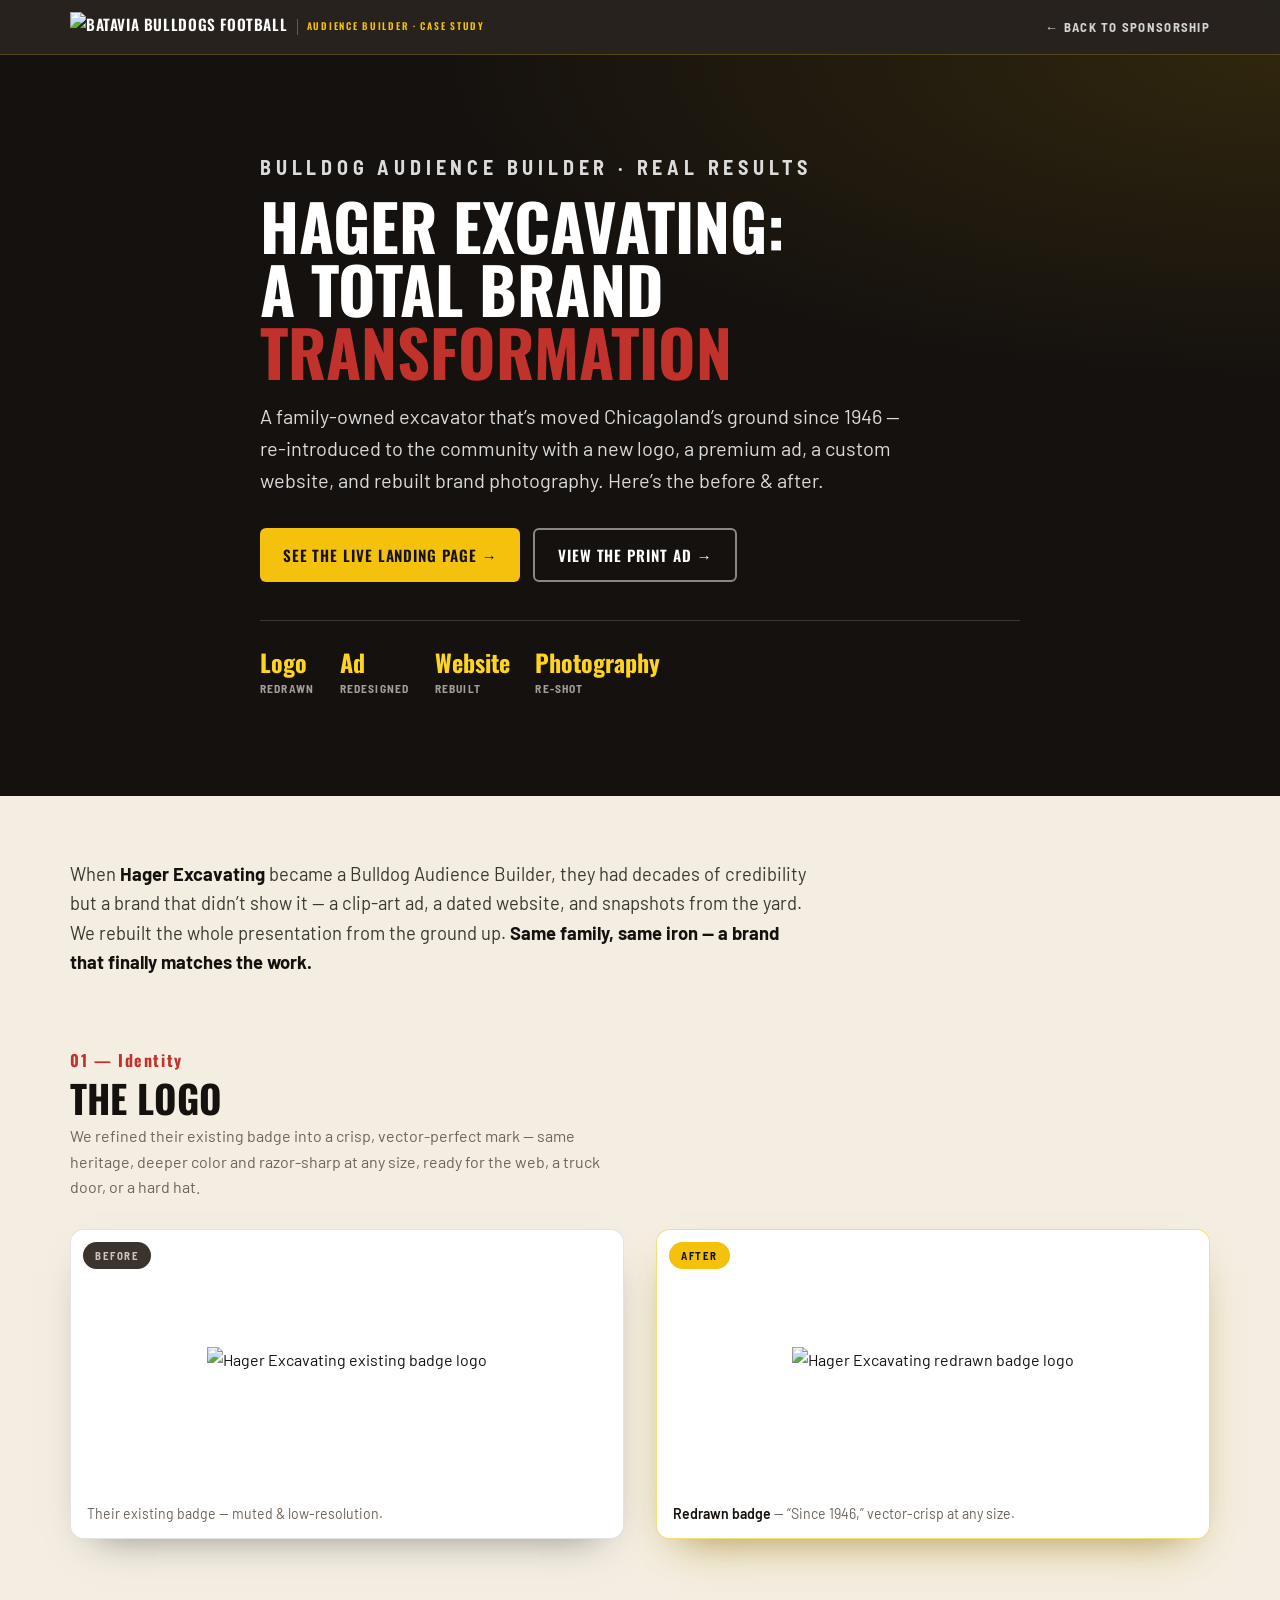
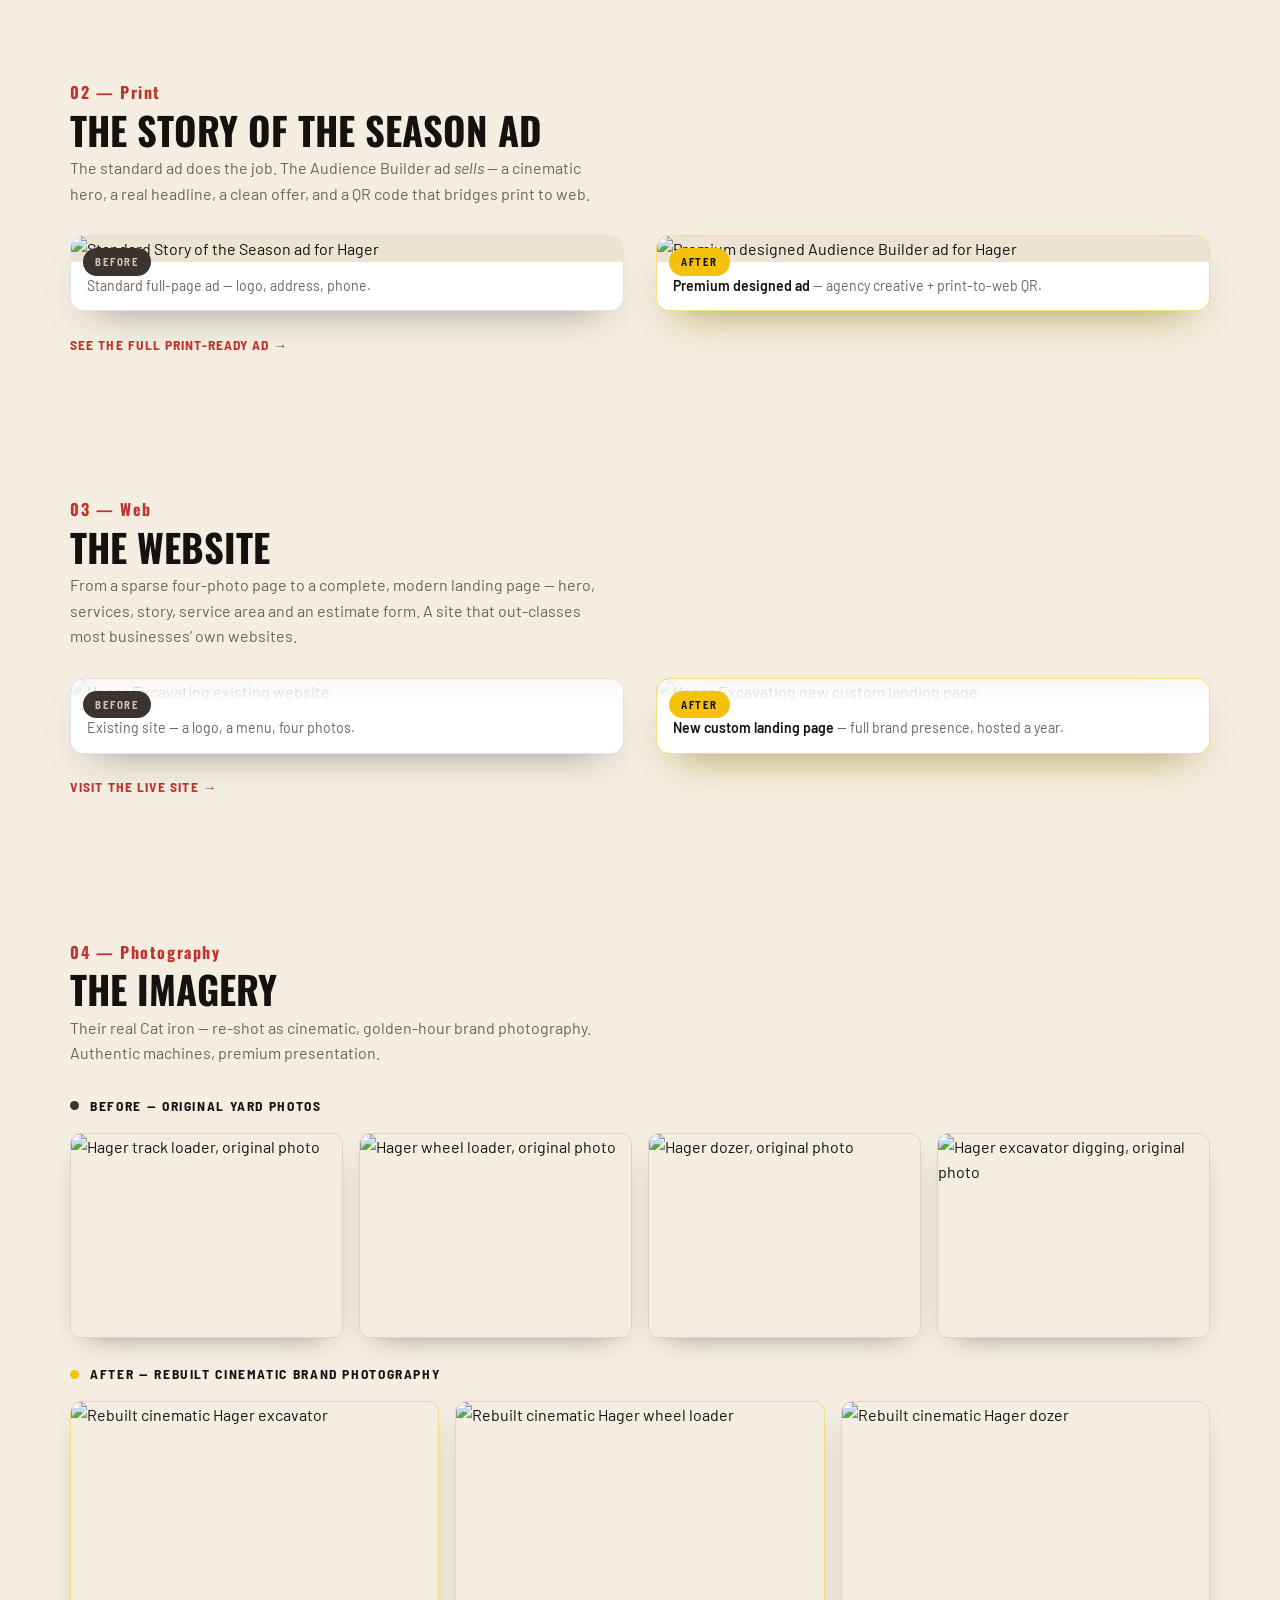
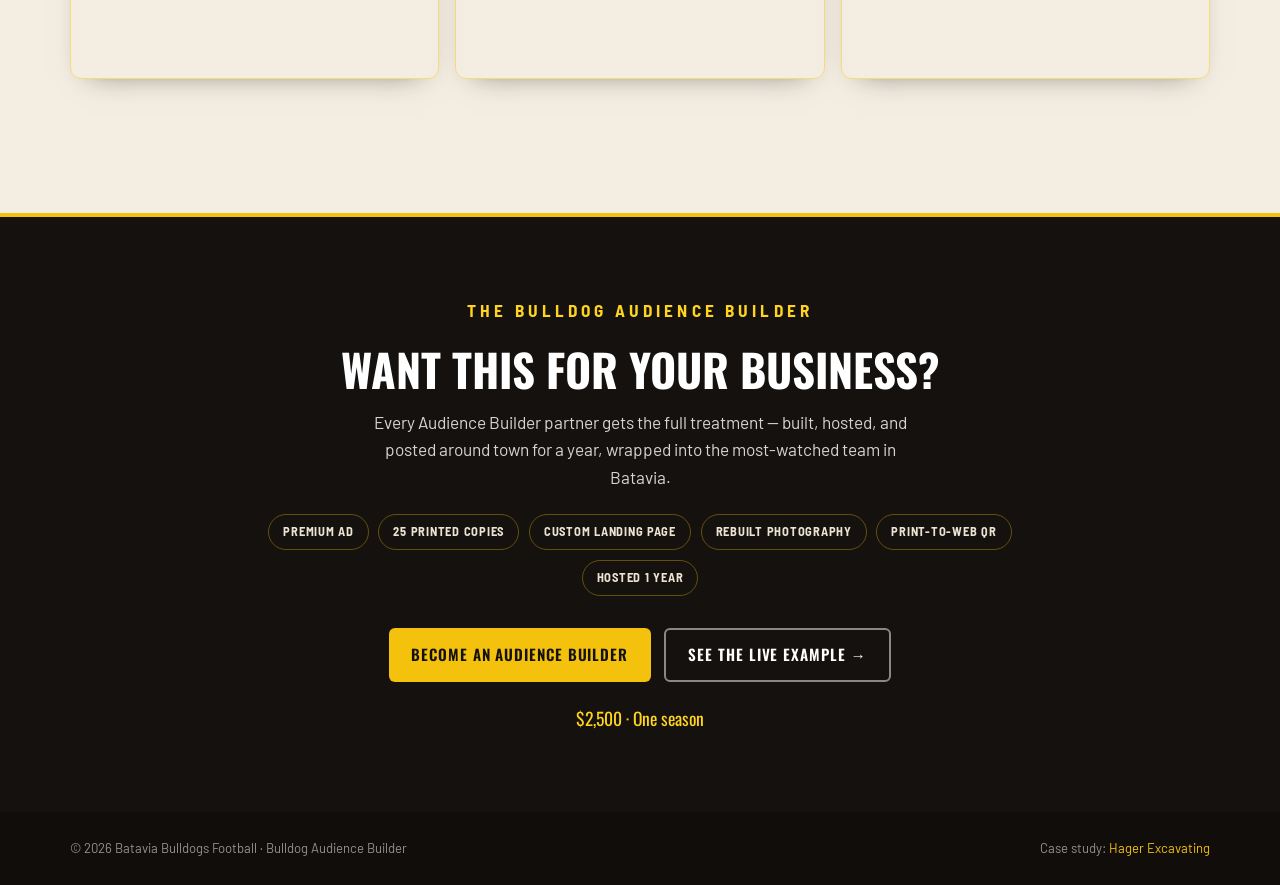
==== case-study/hager/index.html @ 5f4d2084 "Add Hager Audience Builder case study + social share image - New before/after case study page (case-" ====
<!DOCTYPE html>
<html lang="en">
<head>
<meta charset="UTF-8">
<meta name="viewport" content="width=device-width, initial-scale=1">
<title>Case Study — Hager Excavating · Bulldog Audience Builder</title>
<meta name="description" content="See the before & after: how the Bulldog Audience Builder package transformed Hager Excavating's logo, ad, website and brand photography.">
<link rel="icon" href="https://res.cloudinary.com/dsbllwpbh/image/upload/bhsfootball26/bhsfootball26/favicon-bhsfootball.svg">
<link rel="preconnect" href="https://fonts.googleapis.com">
<link rel="preconnect" href="https://fonts.gstatic.com" crossorigin>
<link href="https://fonts.googleapis.com/css2?family=Oswald:wght@400;500;600;700&family=Barlow:ital,wght@0,400;0,500;0,600;1,500&family=Barlow+Semi+Condensed:wght@600;700&display=swap" rel="stylesheet">
<style>
:root{
  --ink:#15110e; --charcoal:#211d1a; --cream:#F4EEE2; --paper:#ECE3D3; --paper-2:#E5DBC8;
  --gold:#F4C20D; --gold-bright:#FFD41F; --red:#C0322B; --red-deep:#9C2620;
  --muted:#6c645b; --line:rgba(33,29,26,.12);
}
*{box-sizing:border-box;margin:0;padding:0;}
html{scroll-behavior:smooth;}
body{font-family:'Barlow',system-ui,sans-serif;color:var(--ink);background:var(--cream);
  -webkit-font-smoothing:antialiased;line-height:1.6;overflow-x:hidden;}
img{display:block;max-width:100%;}
a{color:inherit;text-decoration:none;}
.wrap{width:min(92vw,1140px);margin-inline:auto;}
.eyebrow{font-family:'Barlow Semi Condensed',sans-serif;font-weight:700;text-transform:uppercase;
  letter-spacing:.24em;font-size:.82rem;color:var(--gold);}

.btn{display:inline-flex;align-items:center;gap:.5em;font-family:'Oswald',sans-serif;font-weight:600;
  text-transform:uppercase;letter-spacing:.06em;font-size:.95rem;padding:.85em 1.5em;border-radius:6px;
  transition:transform .18s,background .18s,box-shadow .18s;cursor:pointer;border:0;}
.btn--gold{background:var(--gold);color:var(--ink);}
.btn--gold:hover{background:var(--gold-bright);transform:translateY(-2px);}
.btn--ghost{background:transparent;color:#fff;border:2px solid rgba(255,255,255,.5);}
.btn--ghost:hover{border-color:#fff;background:rgba(255,255,255,.1);transform:translateY(-2px);}
.btn--red{background:var(--red);color:#fff;}
.btn--red:hover{background:var(--red-deep);transform:translateY(-2px);}

/* top bar */
.bar{position:sticky;top:0;z-index:40;background:rgba(21,17,14,.92);backdrop-filter:blur(8px);
  border-bottom:1px solid rgba(244,194,13,.22);}
.bar__in{display:flex;align-items:center;justify-content:space-between;gap:1rem;padding:12px 0;}
.bar__brand{display:flex;align-items:center;gap:.6rem;color:#fff;font-family:'Oswald',sans-serif;
  font-weight:600;text-transform:uppercase;letter-spacing:.04em;font-size:.95rem;}
.bar__brand img{height:30px;}
.bar__brand span{color:var(--gold);font-size:.6rem;letter-spacing:.18em;border-left:1px solid rgba(255,255,255,.25);padding-left:.55rem;}
.bar__back{color:rgba(255,255,255,.8);font-family:'Barlow Semi Condensed',sans-serif;font-weight:700;
  text-transform:uppercase;letter-spacing:.1em;font-size:.8rem;}
.bar__back:hover{color:#fff;}

/* hero */
.hero{background:var(--ink);color:#fff;padding:clamp(3.5rem,8vw,6rem) 0;position:relative;overflow:hidden;}
.hero::before{content:"";position:absolute;inset:0;background:radial-gradient(120% 80% at 100% 0%,rgba(244,194,13,.12),transparent 55%);}
.hero__in{position:relative;max-width:760px;}
.hero h1{font-family:'Oswald',sans-serif;font-weight:700;text-transform:uppercase;line-height:.98;
  font-size:clamp(2.3rem,5.6vw,4rem);margin:.7rem 0 1.1rem;}
.hero h1 .red{color:var(--red);}
.hero p{font-size:clamp(1.05rem,1.6vw,1.25rem);color:rgba(255,255,255,.85);max-width:60ch;}
.hero__cta{display:flex;flex-wrap:wrap;gap:.8rem;margin-top:2rem;}
.hero__meta{display:flex;flex-wrap:wrap;gap:1.6rem;margin-top:2.4rem;padding-top:1.8rem;border-top:1px solid rgba(255,255,255,.16);}
.hero__meta div{}
.hero__meta b{display:block;font-family:'Oswald',sans-serif;font-size:1.5rem;color:var(--gold-bright);line-height:1;}
.hero__meta span{font-family:'Barlow Semi Condensed',sans-serif;font-weight:700;text-transform:uppercase;
  letter-spacing:.1em;font-size:.72rem;color:rgba(255,255,255,.6);}

/* intro */
.intro{padding:clamp(2.5rem,5vw,4rem) 0 0;}
.intro p{font-size:1.15rem;line-height:1.6;max-width:74ch;color:#3c3731;}
.intro strong{color:var(--ink);}

/* before/after block */
.block{padding:clamp(2.6rem,6vw,4.4rem) 0;}
.block__head{margin-bottom:1.8rem;}
.block__num{font-family:'Oswald',sans-serif;font-weight:700;color:var(--red);font-size:1rem;letter-spacing:.1em;}
.block__title{font-family:'Oswald',sans-serif;font-weight:700;text-transform:uppercase;
  font-size:clamp(1.7rem,3.4vw,2.4rem);line-height:1.02;margin:.25rem 0 .4rem;}
.block__desc{color:var(--muted);max-width:60ch;}
.block__link{display:inline-block;margin-top:1.4rem;font-family:'Barlow Semi Condensed',sans-serif;
  font-weight:700;text-transform:uppercase;letter-spacing:.08em;font-size:.85rem;color:var(--red);}
.block__link:hover{color:var(--red-deep);}

.ba{display:grid;grid-template-columns:1fr 1fr;gap:clamp(1rem,3vw,2rem);align-items:start;}
@media(max-width:720px){.ba{grid-template-columns:1fr;}}
.ba__card{position:relative;background:#fff;border-radius:14px;overflow:hidden;border:1px solid var(--line);
  box-shadow:0 18px 40px -24px rgba(0,0,0,.5);}
.ba__card--after{border-color:rgba(244,194,13,.55);box-shadow:0 22px 50px -20px rgba(244,194,13,.4),0 18px 40px -24px rgba(0,0,0,.5);}
.ba__tag{position:absolute;top:12px;left:12px;z-index:2;font-family:'Barlow Semi Condensed',sans-serif;
  font-weight:700;text-transform:uppercase;letter-spacing:.14em;font-size:.68rem;padding:5px 12px;border-radius:20px;}
.ba__tag--before{background:#3a332e;color:#cdc5ba;}
.ba__tag--after{background:var(--gold);color:var(--ink);}
.ba__media{background:var(--paper);}
.ba__media img{width:100%;display:block;}
.ba--logo .ba__media{background:#fff;display:flex;align-items:center;justify-content:center;padding:30px;min-height:260px;}
.ba--logo .ba__media img{max-width:74%;width:auto;max-height:260px;}
.ba--site .ba__media{max-height:560px;overflow:hidden;position:relative;}
.ba--site .ba__media img{width:100%;object-fit:cover;object-position:top;}
.ba--site .ba__media::after{content:"";position:absolute;left:0;right:0;bottom:0;height:90px;
  background:linear-gradient(0deg,#fff,transparent);}
.ba__cap{padding:13px 16px;font-size:.88rem;color:var(--muted);background:#fff;}
.ba__cap b{color:var(--ink);font-weight:600;}

/* gallery (imagery) */
.gallery-label{font-family:'Barlow Semi Condensed',sans-serif;font-weight:700;text-transform:uppercase;
  letter-spacing:.12em;font-size:.85rem;margin:1.6rem 0 1rem;display:flex;align-items:center;gap:.7rem;}
.gallery-label .dot{width:9px;height:9px;border-radius:50%;}
.gallery-label .dot--before{background:#3a332e;}
.gallery-label .dot--after{background:var(--gold);}
.grid-4{display:grid;grid-template-columns:repeat(4,1fr);gap:1rem;}
.grid-3{display:grid;grid-template-columns:repeat(3,1fr);gap:1rem;}
@media(max-width:760px){.grid-4{grid-template-columns:repeat(2,1fr);}.grid-3{grid-template-columns:1fr;}}
.shot{border-radius:11px;overflow:hidden;border:1px solid var(--line);box-shadow:0 12px 28px -18px rgba(0,0,0,.5);}
.shot--after{border-color:rgba(244,194,13,.45);}
.shot img{width:100%;aspect-ratio:4/3;object-fit:cover;display:block;}

/* CTA */
.cta{background:var(--ink);color:#fff;border-top:4px solid var(--gold);margin-top:clamp(2.5rem,6vw,4rem);
  padding:clamp(3rem,7vw,5rem) 0;text-align:center;}
.cta h2{font-family:'Oswald',sans-serif;font-weight:700;text-transform:uppercase;
  font-size:clamp(1.9rem,4vw,2.8rem);line-height:1.02;margin-bottom:1rem;}
.cta p{color:rgba(255,255,255,.82);max-width:56ch;margin:0 auto 1.4rem;font-size:1.08rem;}
.cta__includes{display:flex;flex-wrap:wrap;justify-content:center;gap:.6rem;margin:0 auto 2rem;max-width:760px;}
.cta__includes span{font-family:'Barlow Semi Condensed',sans-serif;font-weight:700;text-transform:uppercase;
  letter-spacing:.06em;font-size:.78rem;color:#ece3d3;border:1px solid rgba(244,194,13,.35);
  border-radius:20px;padding:7px 14px;}
.cta__btns{display:flex;flex-wrap:wrap;justify-content:center;gap:.8rem;}
.cta__price{font-family:'Oswald',sans-serif;color:var(--gold-bright);font-size:1.1rem;margin-top:1.4rem;}

/* footer */
.foot{background:#100d0b;color:rgba(255,255,255,.55);padding:26px 0;font-size:.82rem;}
.foot__in{display:flex;flex-wrap:wrap;gap:1rem;justify-content:space-between;align-items:center;}
.foot a{color:var(--gold);}

.reveal{opacity:0;transform:translateY(22px);transition:opacity .6s,transform .6s;}
.reveal.in{opacity:1;transform:none;}
@media(prefers-reduced-motion:reduce){.reveal{opacity:1;transform:none;}html{scroll-behavior:auto;}}
</style>
</head>
<body>

  <!-- top bar -->
  <header class="bar">
    <div class="wrap bar__in">
      <a class="bar__brand" href="../../index.html#sponsorship">
        <img src="https://res.cloudinary.com/dsbllwpbh/image/upload/f_png,q_auto,w_120/bhsfootball26/bhsfootball26/batavia-logo" alt="Batavia Bulldogs Football">
        <span>Audience Builder · Case Study</span>
      </a>
      <a class="bar__back" href="../../index.html#sponsorship">&larr; Back to Sponsorship</a>
    </div>
  </header>

  <!-- hero -->
  <section class="hero">
    <div class="wrap hero__in">
      <p class="eyebrow">Bulldog Audience Builder · Real Results</p>
      <h1>Hager Excavating:<br>A Total Brand <span class="red">Transformation</span></h1>
      <p>A family-owned excavator that&rsquo;s moved Chicagoland&rsquo;s ground since 1946 — re-introduced to the community with a new logo, a premium ad, a custom website, and rebuilt brand photography. Here&rsquo;s the before &amp; after.</p>
      <div class="hero__cta">
        <a class="btn btn--gold" href="../../hager/index.html" target="_blank">See the live landing page &rarr;</a>
        <a class="btn btn--ghost" href="../../hager-ad.html" target="_blank">View the print ad &rarr;</a>
      </div>
      <div class="hero__meta">
        <div><b>Logo</b><span>Redrawn</span></div>
        <div><b>Ad</b><span>Redesigned</span></div>
        <div><b>Website</b><span>Rebuilt</span></div>
        <div><b>Photography</b><span>Re-shot</span></div>
      </div>
    </div>
  </section>

  <div class="wrap">

    <div class="intro reveal">
      <p>When <strong>Hager Excavating</strong> became a Bulldog Audience Builder, they had decades of credibility but a brand that didn&rsquo;t show it — a clip-art ad, a dated website, and snapshots from the yard. We rebuilt the whole presentation from the ground up. <strong>Same family, same iron — a brand that finally matches the work.</strong></p>
    </div>

    <!-- 01 LOGO -->
    <section class="block reveal">
      <div class="block__head">
        <div class="block__num">01 — Identity</div>
        <h2 class="block__title">The Logo</h2>
        <p class="block__desc">We refined their existing badge into a crisp, vector-perfect mark — same heritage, deeper color and razor-sharp at any size, ready for the web, a truck door, or a hard hat.</p>
      </div>
      <div class="ba ba--logo">
        <div class="ba__card">
          <span class="ba__tag ba__tag--before">Before</span>
          <div class="ba__media"><img src="https://res.cloudinary.com/dsbllwpbh/image/upload/f_auto,q_auto,w_700/bhsfootball26/bhsfootball26/cs-old-logo" alt="Hager Excavating existing badge logo"></div>
          <div class="ba__cap">Their existing badge — muted &amp; low-resolution.</div>
        </div>
        <div class="ba__card ba__card--after">
          <span class="ba__tag ba__tag--after">After</span>
          <div class="ba__media"><img src="https://res.cloudinary.com/dsbllwpbh/image/upload/bhsfootball26/bhsfootball26/hager-badge-svg.svg" alt="Hager Excavating redrawn badge logo"></div>
          <div class="ba__cap"><b>Redrawn badge</b> — &ldquo;Since 1946,&rdquo; vector-crisp at any size.</div>
        </div>
      </div>
    </section>

    <!-- 02 AD -->
    <section class="block reveal">
      <div class="block__head">
        <div class="block__num">02 — Print</div>
        <h2 class="block__title">The Story of the Season Ad</h2>
        <p class="block__desc">The standard ad does the job. The Audience Builder ad <em>sells</em> — a cinematic hero, a real headline, a clean offer, and a QR code that bridges print to web.</p>
      </div>
      <div class="ba">
        <div class="ba__card">
          <span class="ba__tag ba__tag--before">Before</span>
          <div class="ba__media"><img src="https://res.cloudinary.com/dsbllwpbh/image/upload/f_auto,q_auto,w_760/bhsfootball26/bhsfootball26/cs-standard-ad" alt="Standard Story of the Season ad for Hager"></div>
          <div class="ba__cap">Standard full-page ad — logo, address, phone.</div>
        </div>
        <div class="ba__card ba__card--after">
          <span class="ba__tag ba__tag--after">After</span>
          <div class="ba__media"><img src="https://res.cloudinary.com/dsbllwpbh/image/upload/f_auto,q_auto,w_760/bhsfootball26/bhsfootball26/cs-after-ad" alt="Premium designed Audience Builder ad for Hager"></div>
          <div class="ba__cap"><b>Premium designed ad</b> — agency creative + print-to-web QR.</div>
        </div>
      </div>
      <a class="block__link" href="../../hager-ad.html" target="_blank">See the full print-ready ad &rarr;</a>
    </section>

    <!-- 03 WEBSITE -->
    <section class="block reveal">
      <div class="block__head">
        <div class="block__num">03 — Web</div>
        <h2 class="block__title">The Website</h2>
        <p class="block__desc">From a sparse four-photo page to a complete, modern landing page — hero, services, story, service area and an estimate form. A site that out-classes most businesses&rsquo; own websites.</p>
      </div>
      <div class="ba ba--site">
        <div class="ba__card">
          <span class="ba__tag ba__tag--before">Before</span>
          <div class="ba__media"><img src="https://res.cloudinary.com/dsbllwpbh/image/upload/f_auto,q_auto,w_900/bhsfootball26/bhsfootball26/cs-existing-site" alt="Hager Excavating existing website"></div>
          <div class="ba__cap">Existing site — a logo, a menu, four photos.</div>
        </div>
        <div class="ba__card ba__card--after">
          <span class="ba__tag ba__tag--after">After</span>
          <div class="ba__media"><img src="https://res.cloudinary.com/dsbllwpbh/image/upload/f_auto,q_auto,w_900/bhsfootball26/bhsfootball26/cs-new-site" alt="Hager Excavating new custom landing page"></div>
          <div class="ba__cap"><b>New custom landing page</b> — full brand presence, hosted a year.</div>
        </div>
      </div>
      <a class="block__link" href="../../hager/index.html" target="_blank">Visit the live site &rarr;</a>
    </section>

    <!-- 04 IMAGERY -->
    <section class="block reveal">
      <div class="block__head">
        <div class="block__num">04 — Photography</div>
        <h2 class="block__title">The Imagery</h2>
        <p class="block__desc">Their real Cat iron — re-shot as cinematic, golden-hour brand photography. Authentic machines, premium presentation.</p>
      </div>

      <div class="gallery-label"><span class="dot dot--before"></span>Before — original yard photos</div>
      <div class="grid-4">
        <div class="shot"><img src="https://res.cloudinary.com/dsbllwpbh/image/upload/f_auto,q_auto,c_fill,g_auto,ar_4:3,w_500/bhsfootball26/bhsfootball26/cs-old-equip-1" alt="Hager track loader, original photo" loading="lazy"></div>
        <div class="shot"><img src="https://res.cloudinary.com/dsbllwpbh/image/upload/f_auto,q_auto,c_fill,g_auto,ar_4:3,w_500/bhsfootball26/bhsfootball26/cs-old-equip-2" alt="Hager wheel loader, original photo" loading="lazy"></div>
        <div class="shot"><img src="https://res.cloudinary.com/dsbllwpbh/image/upload/f_auto,q_auto,c_fill,g_auto,ar_4:3,w_500/bhsfootball26/bhsfootball26/cs-old-equip-3" alt="Hager dozer, original photo" loading="lazy"></div>
        <div class="shot"><img src="https://res.cloudinary.com/dsbllwpbh/image/upload/f_auto,q_auto,c_fill,g_auto,ar_4:3,w_500/bhsfootball26/bhsfootball26/cs-old-equip-4" alt="Hager excavator digging, original photo" loading="lazy"></div>
      </div>

      <div class="gallery-label"><span class="dot dot--after"></span>After — rebuilt cinematic brand photography</div>
      <div class="grid-3">
        <div class="shot shot--after"><img src="https://res.cloudinary.com/dsbllwpbh/image/upload/f_auto,q_auto,c_fill,g_auto,ar_4:3,w_700/bhsfootball26/bhsfootball26/hager-hero" alt="Rebuilt cinematic Hager excavator" loading="lazy"></div>
        <div class="shot shot--after"><img src="https://res.cloudinary.com/dsbllwpbh/image/upload/f_auto,q_auto,c_fill,g_auto,ar_4:3,w_700/bhsfootball26/bhsfootball26/hager-loader" alt="Rebuilt cinematic Hager wheel loader" loading="lazy"></div>
        <div class="shot shot--after"><img src="https://res.cloudinary.com/dsbllwpbh/image/upload/f_auto,q_auto,c_fill,g_auto,ar_4:3,w_700/bhsfootball26/bhsfootball26/hager-dozer" alt="Rebuilt cinematic Hager dozer" loading="lazy"></div>
      </div>
    </section>

  </div>

  <!-- CTA -->
  <section class="cta">
    <div class="wrap">
      <p class="eyebrow" style="color:var(--gold-bright)">The Bulldog Audience Builder</p>
      <h2>Want this for your business?</h2>
      <p>Every Audience Builder partner gets the full treatment — built, hosted, and posted around town for a year, wrapped into the most-watched team in Batavia.</p>
      <div class="cta__includes">
        <span>Premium Ad</span><span>25 Printed Copies</span><span>Custom Landing Page</span>
        <span>Rebuilt Photography</span><span>Print-to-Web QR</span><span>Hosted 1 Year</span>
      </div>
      <div class="cta__btns">
        <a class="btn btn--gold" href="../../index.html#sponsorship">Become an Audience Builder</a>
        <a class="btn btn--ghost" href="../../hager/index.html" target="_blank">See the live example &rarr;</a>
      </div>
      <div class="cta__price">$2,500 · One season</div>
    </div>
  </section>

  <footer class="foot">
    <div class="wrap foot__in">
      <span>© 2026 Batavia Bulldogs Football · Bulldog Audience Builder</span>
      <span>Case study: <a href="../../hager/index.html" target="_blank">Hager Excavating</a></span>
    </div>
  </footer>

  <script>
    const io=new IntersectionObserver((es)=>es.forEach(e=>{if(e.isIntersecting){e.target.classList.add('in');io.unobserve(e.target);}}),{threshold:.12});
    document.querySelectorAll('.reveal').forEach(el=>io.observe(el));
  </script>
</body>
</html>
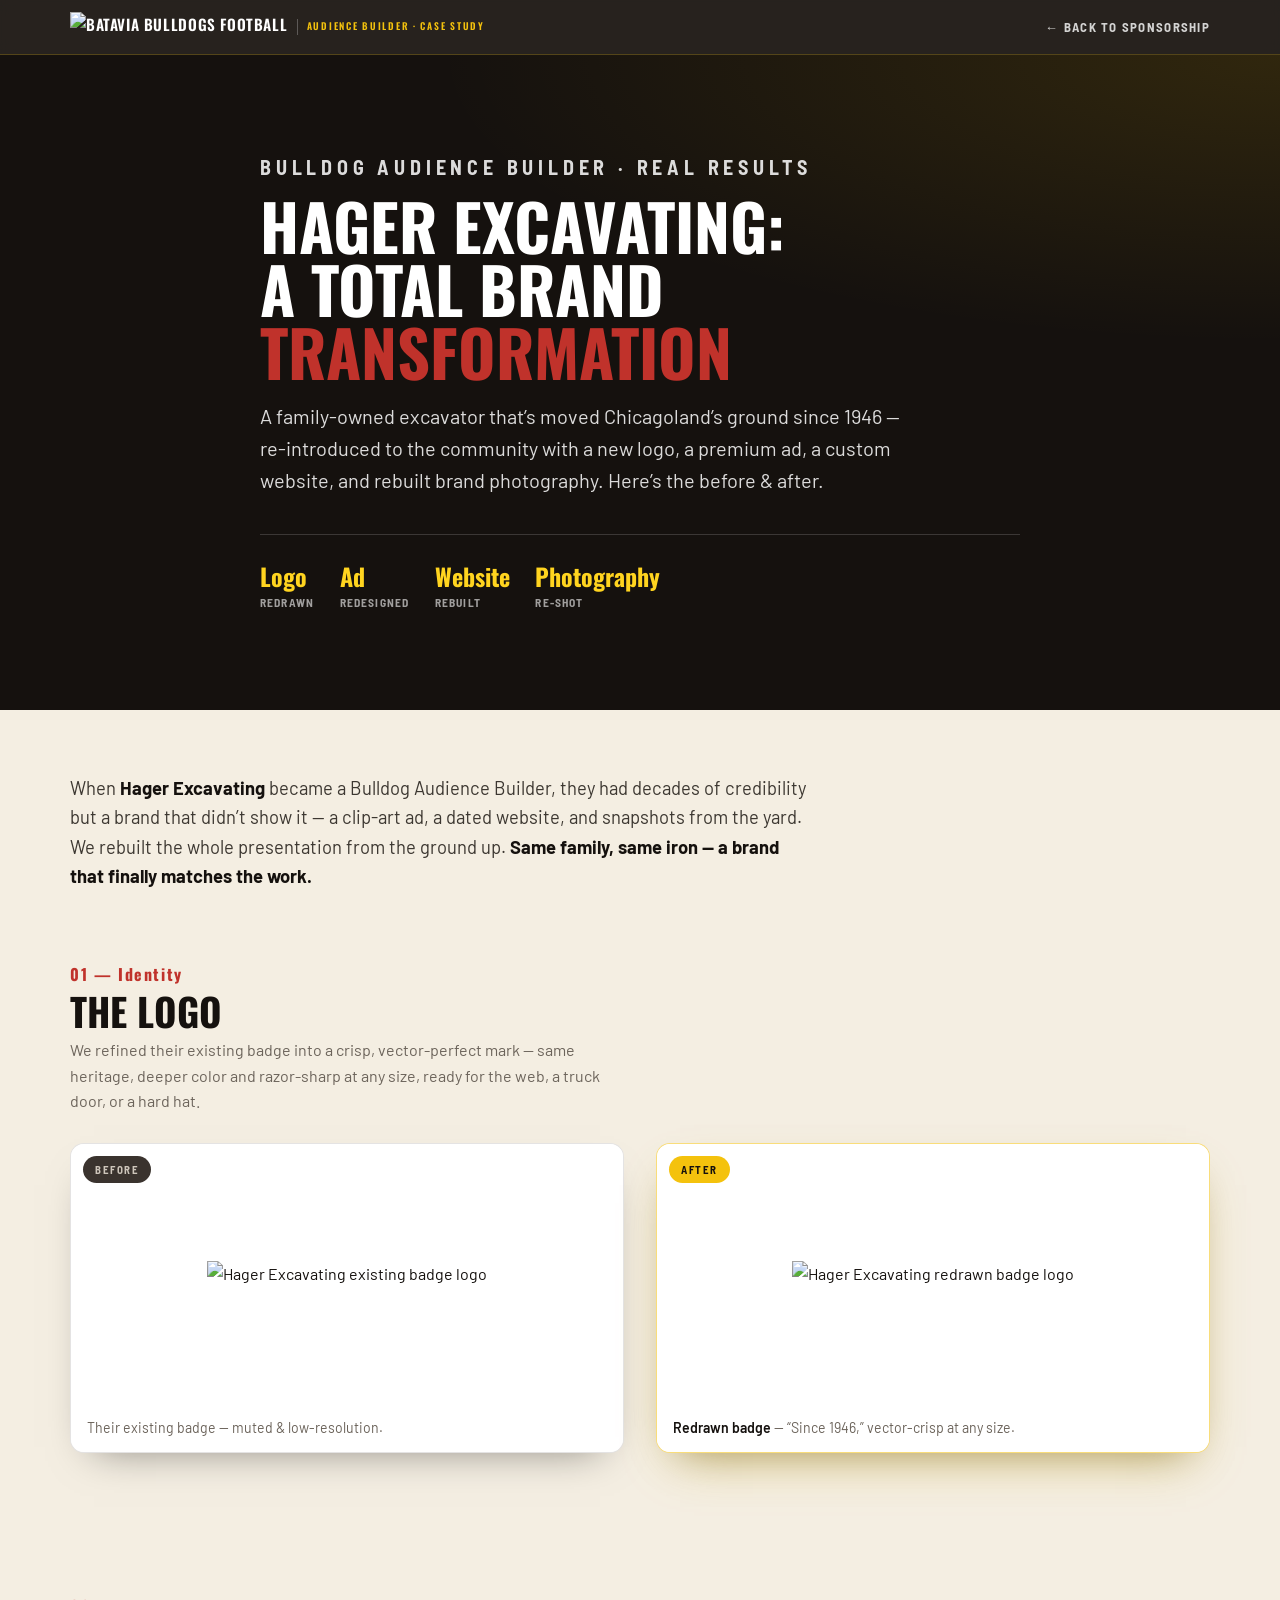
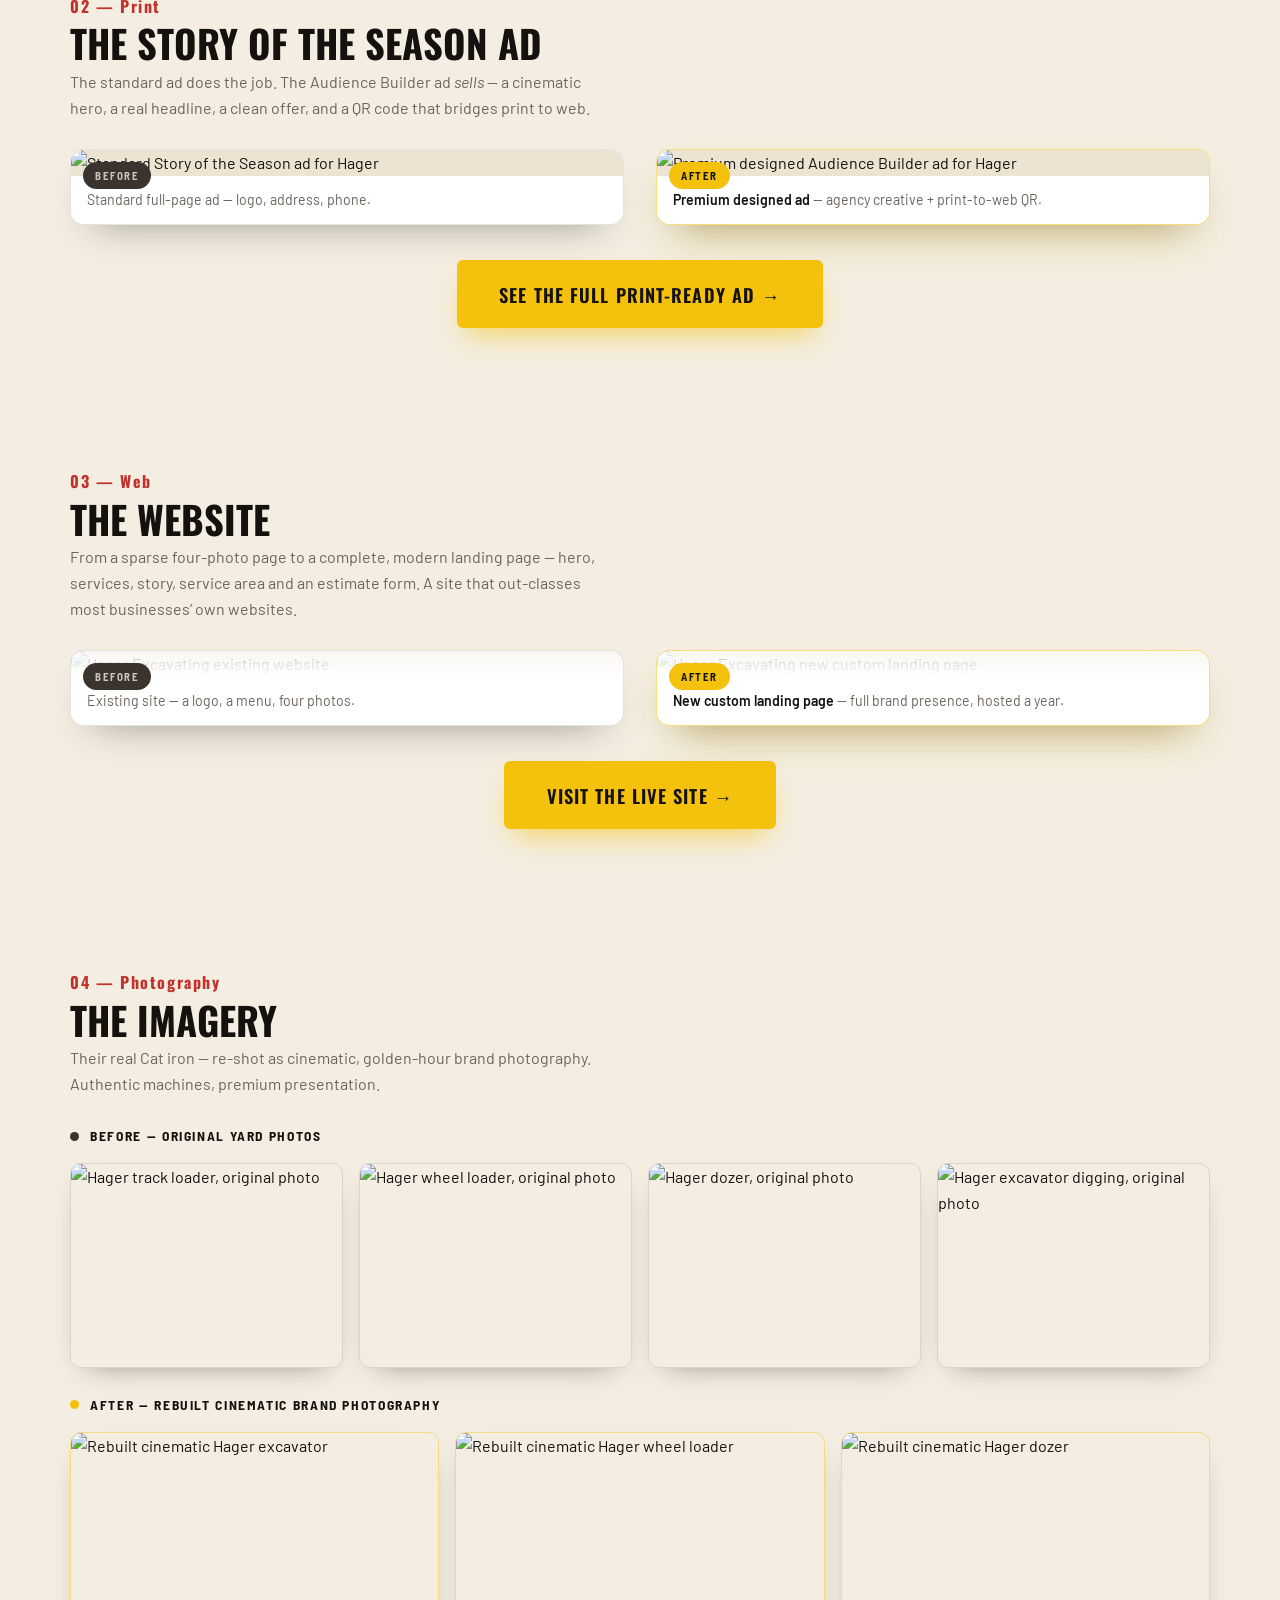
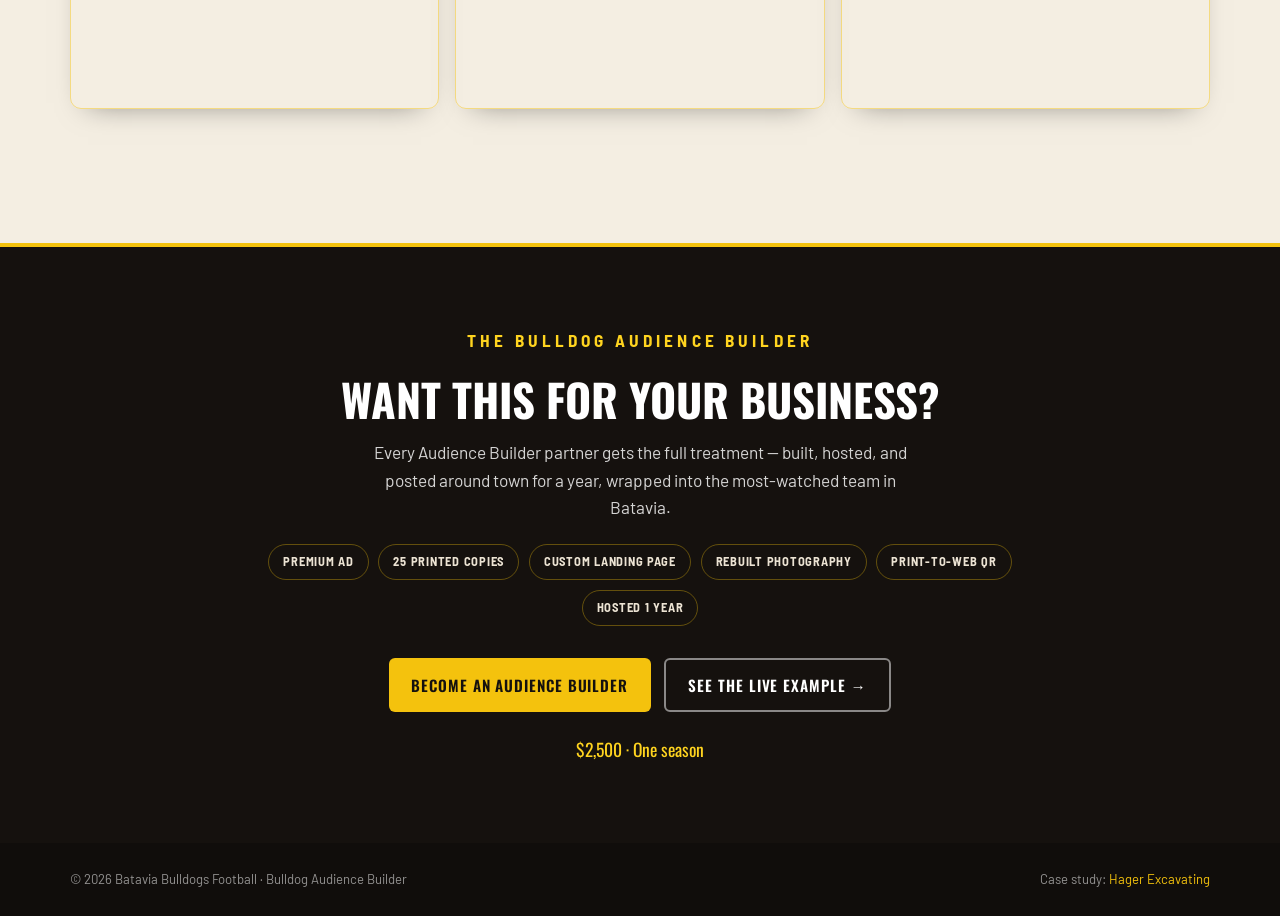
==== commit cfda8fc4: "Case study: remove hero CTAs, make in-section links prominent buttons - Drop the two hero buttons so" ====
--- a/case-study/hager/index.html
+++ b/case-study/hager/index.html
@@ -77,6 +77,9 @@
 .block__link{display:inline-block;margin-top:1.4rem;font-family:'Barlow Semi Condensed',sans-serif;
   font-weight:700;text-transform:uppercase;letter-spacing:.08em;font-size:.85rem;color:var(--red);}
 .block__link:hover{color:var(--red-deep);}
+.block__cta{display:flex;justify-content:center;margin-top:2.2rem;}
+.block__cta .btn{font-size:1.15rem;padding:1.05em 2.3em;box-shadow:0 14px 30px -10px rgba(244,194,13,.7);}
+.block__cta .btn:hover{box-shadow:0 18px 36px -10px rgba(244,194,13,.85);}
 
 .ba{display:grid;grid-template-columns:1fr 1fr;gap:clamp(1rem,3vw,2rem);align-items:start;}
 @media(max-width:720px){.ba{grid-template-columns:1fr;}}
@@ -153,10 +156,6 @@
       <p class="eyebrow">Bulldog Audience Builder · Real Results</p>
       <h1>Hager Excavating:<br>A Total Brand <span class="red">Transformation</span></h1>
       <p>A family-owned excavator that&rsquo;s moved Chicagoland&rsquo;s ground since 1946 — re-introduced to the community with a new logo, a premium ad, a custom website, and rebuilt brand photography. Here&rsquo;s the before &amp; after.</p>
-      <div class="hero__cta">
-        <a class="btn btn--gold" href="../../hager/index.html" target="_blank">See the live landing page &rarr;</a>
-        <a class="btn btn--ghost" href="../../hager-ad.html" target="_blank">View the print ad &rarr;</a>
-      </div>
       <div class="hero__meta">
         <div><b>Logo</b><span>Redrawn</span></div>
         <div><b>Ad</b><span>Redesigned</span></div>
@@ -212,7 +211,7 @@
           <div class="ba__cap"><b>Premium designed ad</b> — agency creative + print-to-web QR.</div>
         </div>
       </div>
-      <a class="block__link" href="../../hager-ad.html" target="_blank">See the full print-ready ad &rarr;</a>
+      <div class="block__cta"><a class="btn btn--gold" href="../../hager-ad.html" target="_blank">See the Full Print-Ready Ad &rarr;</a></div>
     </section>
 
     <!-- 03 WEBSITE -->
@@ -234,7 +233,7 @@
           <div class="ba__cap"><b>New custom landing page</b> — full brand presence, hosted a year.</div>
         </div>
       </div>
-      <a class="block__link" href="../../hager/index.html" target="_blank">Visit the live site &rarr;</a>
+      <div class="block__cta"><a class="btn btn--gold" href="../../hager/index.html" target="_blank">Visit the Live Site &rarr;</a></div>
     </section>
 
     <!-- 04 IMAGERY -->
